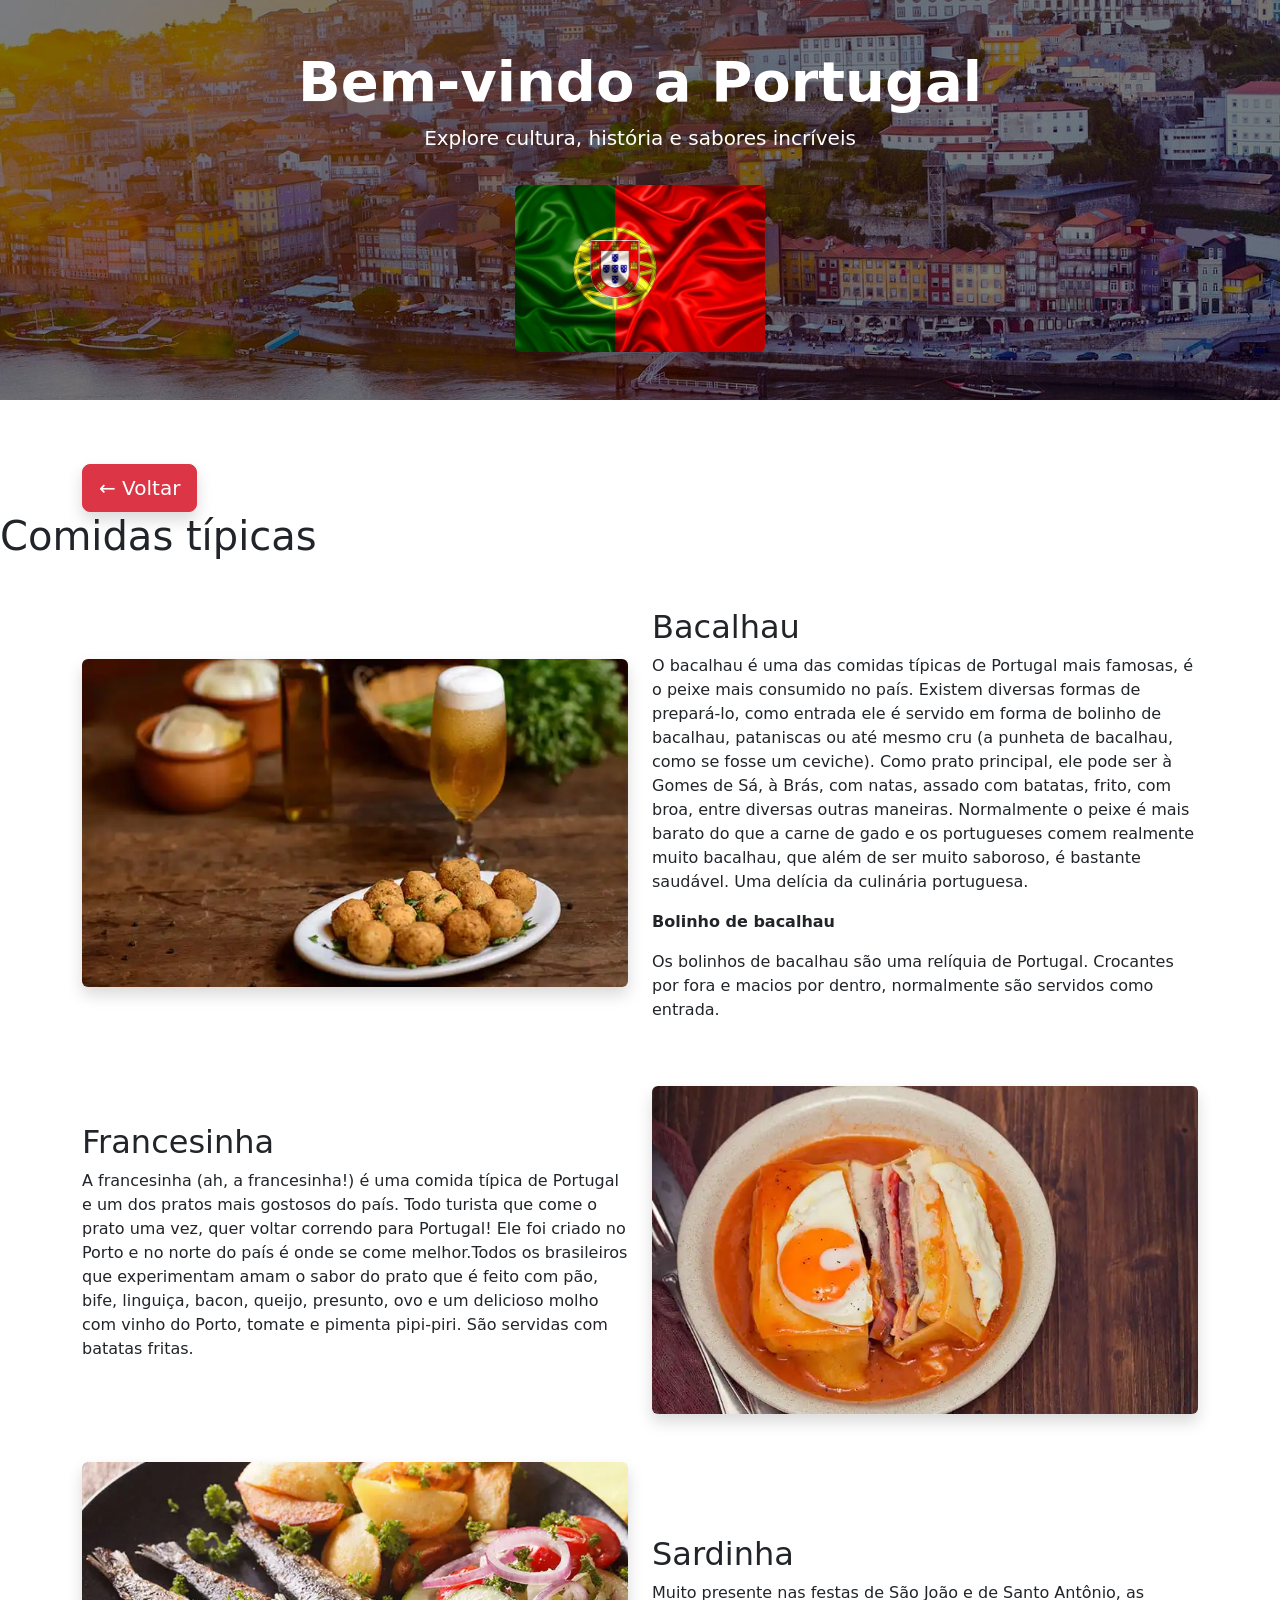
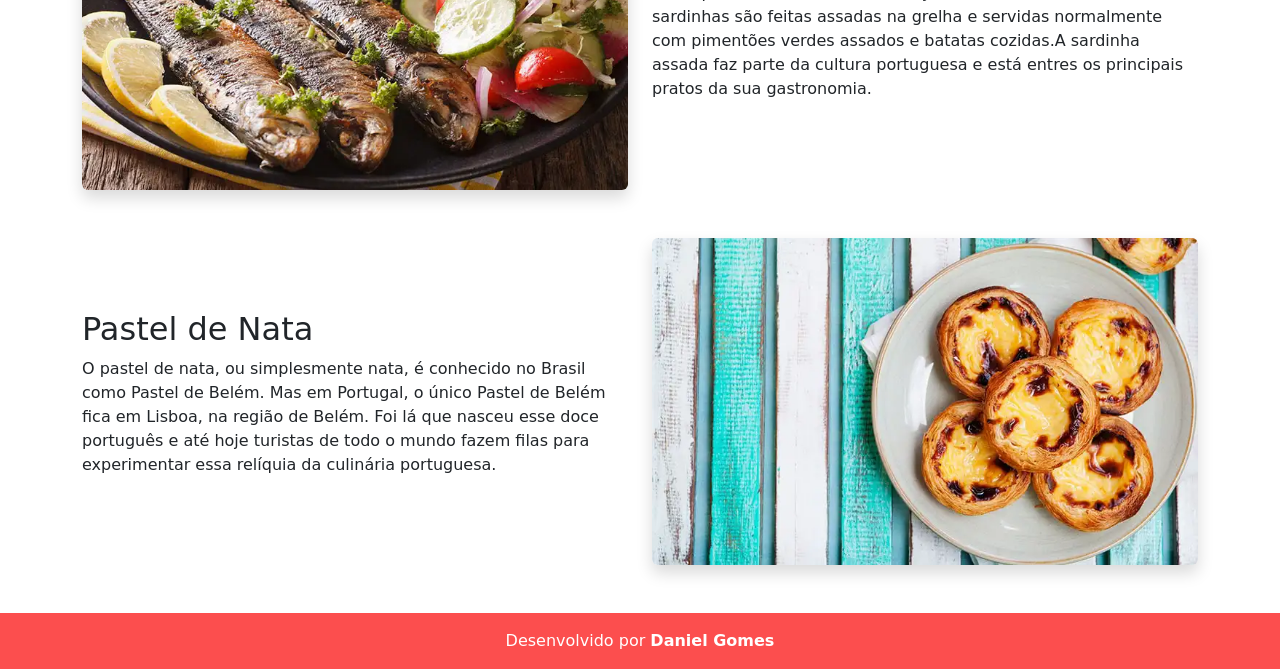
==== culinaria.html @ 22aa2f5f "Arquivo culinaria adicionado" ====
<!DOCTYPE html>
<html lang="pt-br">

<head>
  <meta charset="UTF-8">
  <meta http-equiv="X-UA-Compatible" content="IE=edge">
  <meta name="viewport" content="width=device-width, initial-scale=1.0">
  <link rel="stylesheet" href="estilo.css">
  <link href="https://cdn.jsdelivr.net/npm/bootstrap@5.3.3/dist/css/bootstrap.min.css" rel="stylesheet">
</head>

<body>
  <header class="text-white text-center d-flex align-items-center"
    style="height: 400px; background: url('imagens/fundo.jpg') center/cover no-repeat; position: relative;">


    <div style="position: absolute; top:0; left:0; width:100%; height:100%; background-color: rgba(0,0,0,0.5);"></div>

    <div class="container position-relative">
      <h1 class="display-4 fw-bold">Bem-vindo a Portugal</h1>
      <p class="lead">Explore cultura, história e sabores incríveis</p>

      <img src="imagens/bandeira-portugal.jpg" class="img-fluid mt-3 rounded shadow" style="max-width: 250px;"
        alt="Bandeira de Portugal">
    </div>

  </header>
  <main>
    <br><br>
    <div class="container mt-3">
      <button class="btn btn-danger btn-lg shadow" onclick="history.back()">
        ← Voltar
      </button>
    </div>
    <div class="titulo">
      <h1> Comidas típicas </h1>
    </div>
    <div class="container mt-5">

      <!-- BACALHAU -->
      <div class="row align-items-center mb-5">
        <div class="col-md-6">
          <img src="imagens/bacalhau.jpg" class="img-fluid rounded shadow" alt="">
        </div>
        <div class="col-md-6">
          <h2>Bacalhau</h2>
          <p>O bacalhau é uma das comidas típicas de Portugal mais famosas,
            é o peixe mais consumido no país. Existem diversas formas de
            prepará-lo, como entrada ele é servido em forma de bolinho de
            bacalhau, pataniscas ou até mesmo cru (a punheta de bacalhau,
            como se fosse um ceviche).
            Como prato principal, ele pode ser à Gomes de Sá, à Brás, com natas, assado
            com batatas, frito, com broa, entre diversas outras maneiras.
            Normalmente o peixe é mais barato do que a carne de gado e os portugueses
            comem realmente muito bacalhau, que além de ser muito saboroso, é bastante
            saudável. Uma delícia da culinária portuguesa.</p>
          <P><b>Bolinho de bacalhau</b></P>
          <p>Os bolinhos de bacalhau são uma relíquia de Portugal. Crocantes por fora
            e macios por dentro, normalmente são servidos como entrada.</p>
        </div>
      </div>

      <div class="row align-items-center mb-5 flex-md-row-reverse">
        <div class="col-md-6">
          <img src="imagens/francesinha.jpg" class="img-fluid rounded shadow" alt="">
        </div>
        <div class="col-md-6">
          <h2>Francesinha</h2>
          <p>A francesinha (ah, a francesinha!) é uma comida típica de Portugal e um dos
            pratos mais gostosos do país.
            Todo turista que come o prato uma vez, quer voltar correndo para Portugal! Ele
            foi criado no Porto e no norte do país é onde se come melhor.Todos os brasileiros que experimentam amam o
            sabor do prato que é feito com pão,
            bife, linguiça, bacon, queijo, presunto, ovo e um delicioso molho com vinho do
            Porto, tomate e pimenta pipi-piri. São servidas com batatas fritas.</p>
        </div>
      </div>

      <div class="row align-items-center mb-5">
        <div class="col-md-6">
          <img src="imagens/sardinha.jpg" class="img-fluid rounded shadow" alt="">
        </div>
        <div class="col-md-6">
          <h2>Sardinha</h2>
          <p>Muito presente nas festas de São João e de Santo Antônio,
            as sardinhas são feitas assadas na grelha e servidas
            normalmente com pimentões verdes assados e batatas cozidas.A sardinha assada faz parte da cultura portuguesa
            e está entres
            os principais pratos da sua gastronomia.</p>

        </div>
      </div>


      <div class="row align-items-center mb-5 flex-md-row-reverse">
        <div class="col-md-6">
          <img src="imagens/pastel.jpg" class="img-fluid rounded shadow" alt="">
        </div>
        <div class="col-md-6">
          <h2>Pastel de Nata</h2>
          <p>O pastel de nata, ou simplesmente nata, é conhecido no Brasil como Pastel de Belém.
            Mas em Portugal, o único Pastel de Belém fica em Lisboa, na região de Belém.
            Foi lá que nasceu esse doce português e até hoje turistas de todo o mundo fazem
            filas para experimentar essa relíquia da culinária portuguesa.</p>
        </div>
      </div>

    </div>

  </main>
  <footer class="text-white text-center py-3 mt-5" style="background-color:#fc4e4e;">
  <div class="container">
    <p class="mb-0">
      Desenvolvido por <strong>Daniel Gomes</strong>
    </p>
  </div>
</footer>
  <script src="https://cdn.jsdelivr.net/npm/bootstrap@5.3.3/dist/js/bootstrap.bundle.min.js"></script>
</body>

</html>
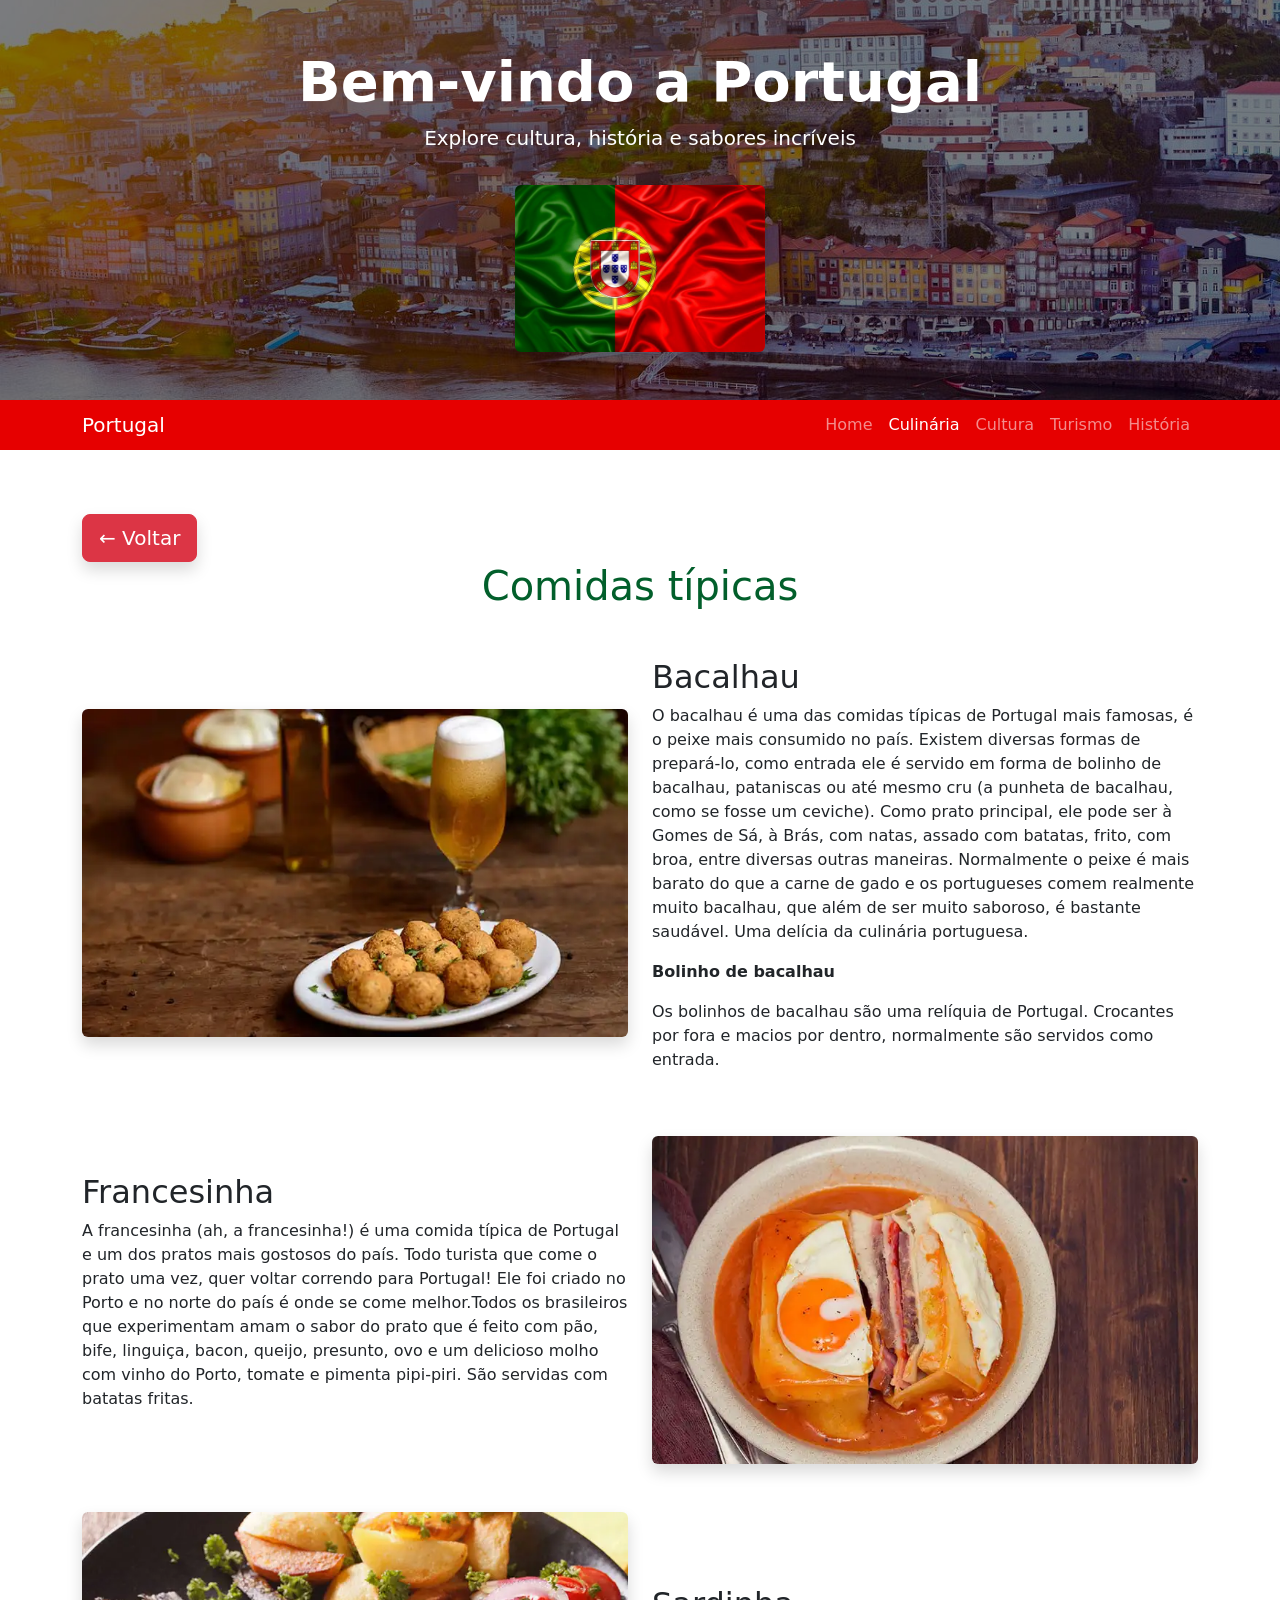
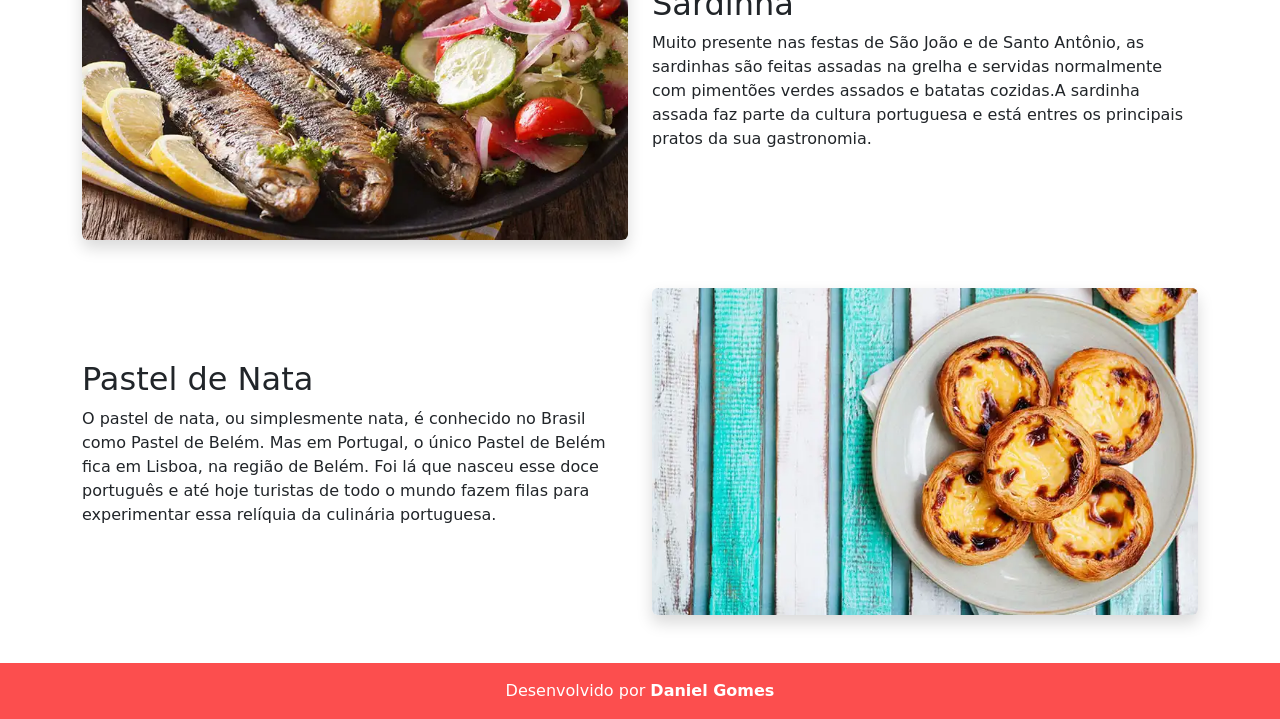
==== commit 54fdf5d7: "Adicionado a NavBar em todas as paginas html" ====
--- a/culinaria.html
+++ b/culinaria.html
@@ -25,6 +25,43 @@
     </div>
 
   </header>
+  <nav class="navbar navbar-expand-lg navbar-dark">
+  <div class="container">
+    
+    <a class="navbar-brand" href="#">Portugal</a>
+
+    <button class="navbar-toggler" type="button" data-bs-toggle="collapse" data-bs-target="#navbarNav">
+      <span class="navbar-toggler-icon"></span>
+    </button>
+
+    <div class="collapse navbar-collapse" id="navbarNav">
+      <ul class="navbar-nav ms-auto">
+
+        <li class="nav-item">
+          <a class="nav-link" href="index.html">Home</a>
+        </li>
+
+        <li class="nav-item">
+          <a class="nav-link active" href="culinaria.html">Culinária</a>
+        </li>
+
+        <li class="nav-item">
+          <a class="nav-link" href="cultura.html">Cultura</a>
+        </li>
+
+        <li class="nav-item">
+          <a class="nav-link" href="turismo.html">Turismo</a>
+        </li>
+
+        <li class="nav-item">
+          <a class="nav-link" href="informacoes.html">História</a>
+        </li>
+
+      </ul>
+    </div>
+
+  </div>
+</nav>
   <main>
     <br><br>
     <div class="container mt-3">
--- a/estilo.css
+++ b/estilo.css
@@ -0,0 +1,14 @@
+.titulo h1 {
+   color: #025f2b;
+   font-size: 40px;
+   text-align: center; 
+}
+
+nav {
+   background-color: rgb(230, 0, 0);
+   height: 50px;
+}
+
+footer {
+   background-color: rgb(230, 0, 0)
+}
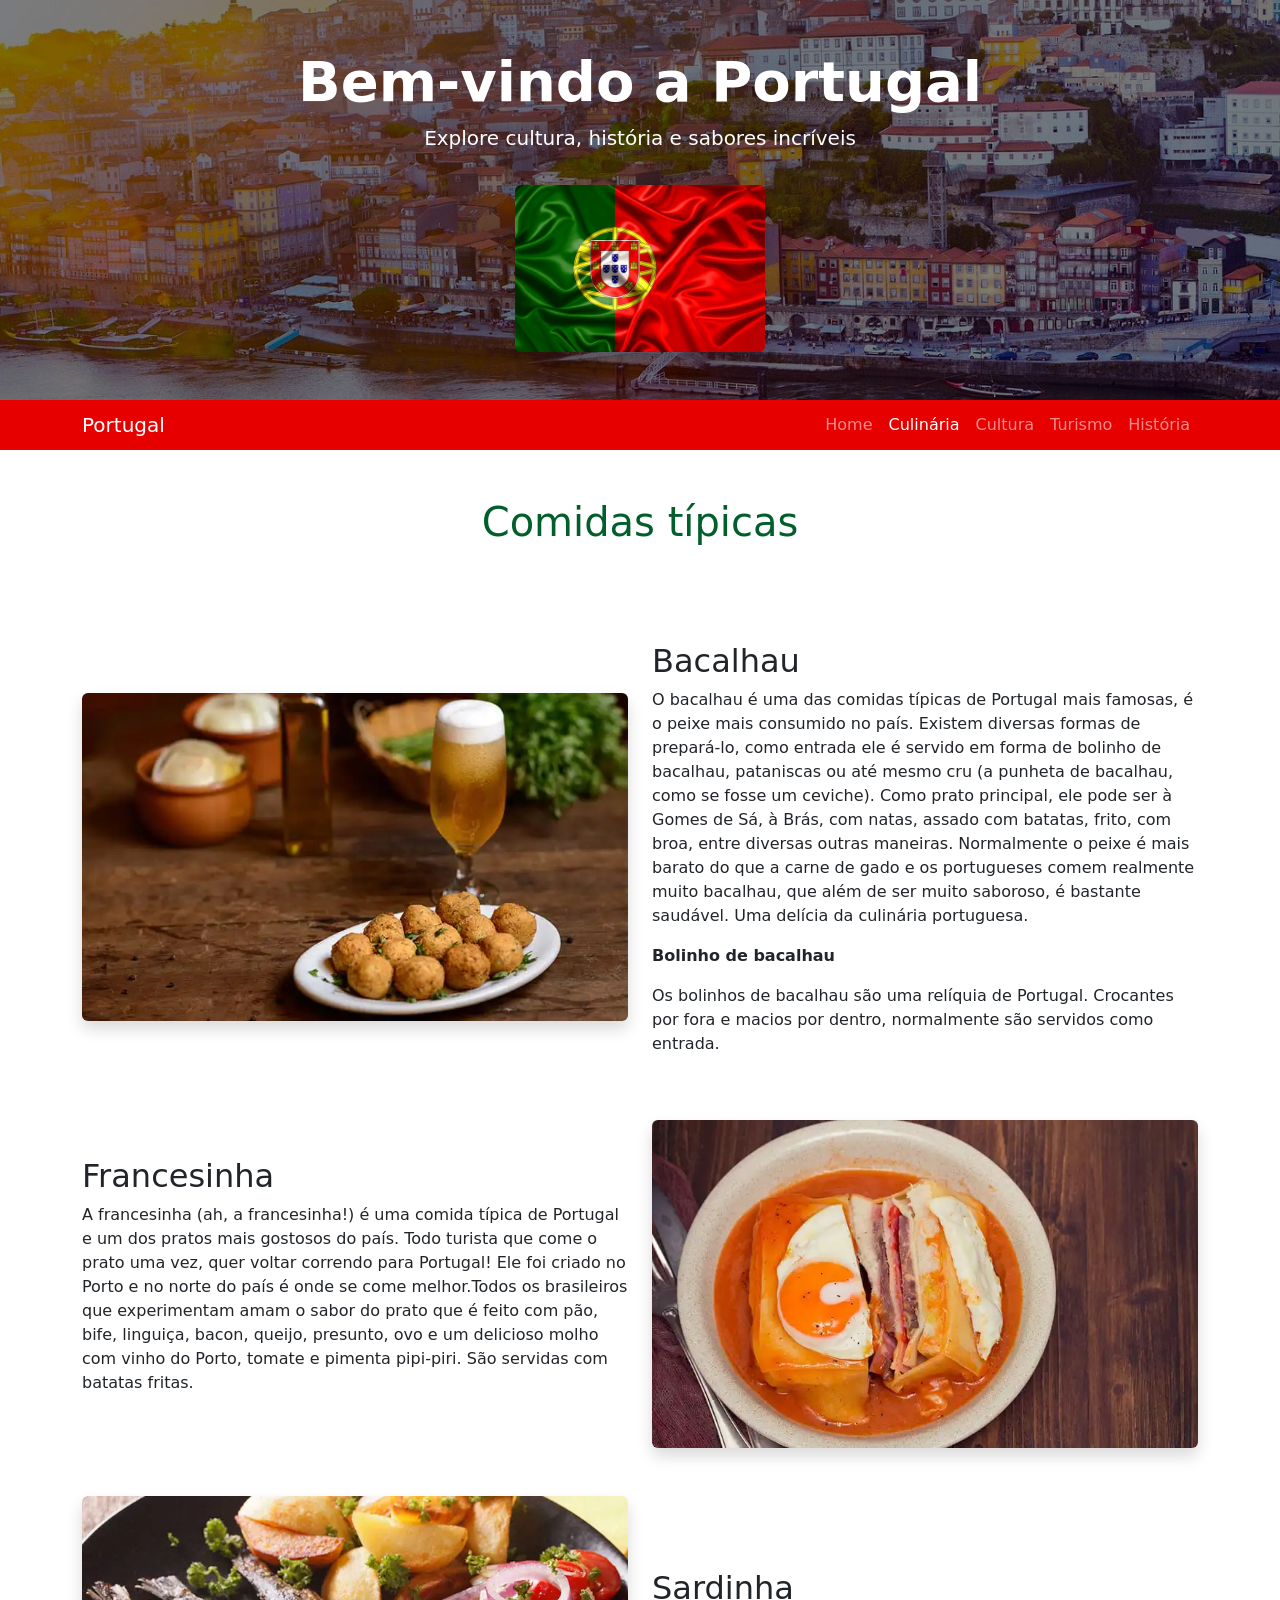
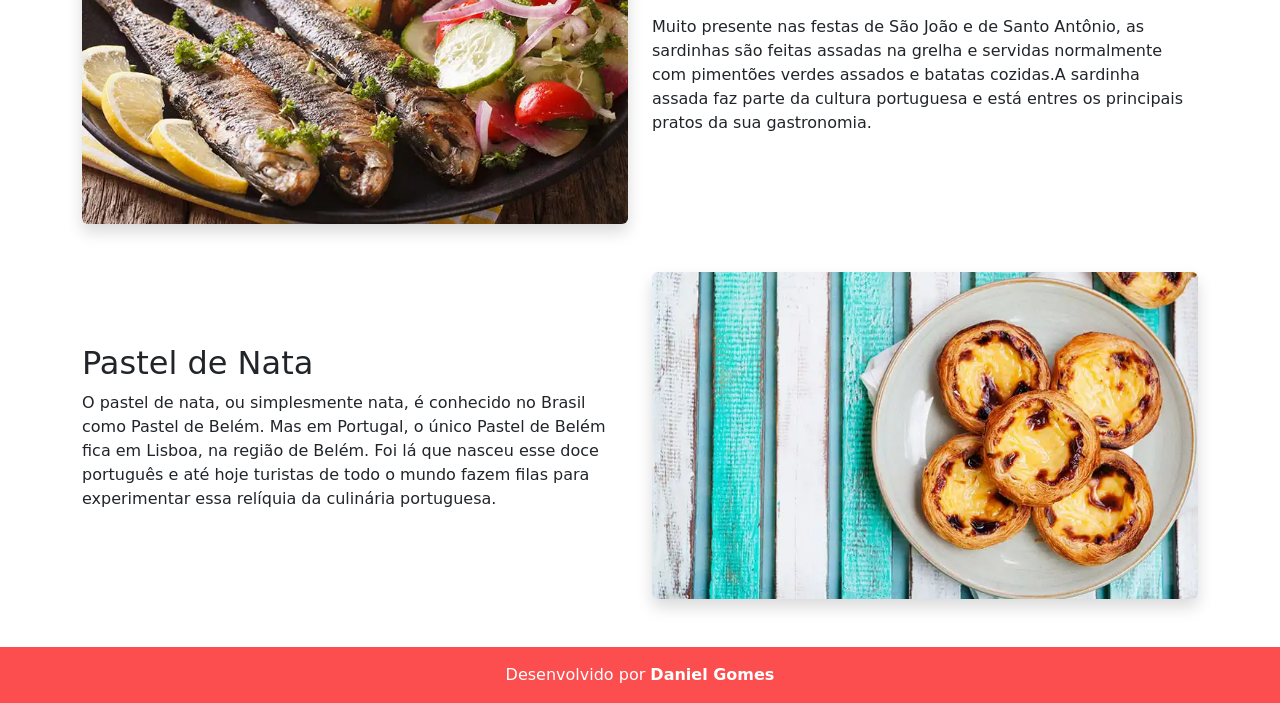
==== commit 31768410: "Retirei os botões voltar de todas as paginas" ====
--- a/culinaria.html
+++ b/culinaria.html
@@ -64,16 +64,11 @@
 </nav>
   <main>
     <br><br>
-    <div class="container mt-3">
-      <button class="btn btn-danger btn-lg shadow" onclick="history.back()">
-        ← Voltar
-      </button>
-    </div>
     <div class="titulo">
       <h1> Comidas típicas </h1>
     </div>
     <div class="container mt-5">
-
+<br><br>
       <!-- BACALHAU -->
       <div class="row align-items-center mb-5">
         <div class="col-md-6">
--- a/estilo.css
+++ b/estilo.css
@@ -8,7 +8,21 @@
    background-color: rgb(230, 0, 0);
    height: 50px;
 }
-
+.navbar-collapse {
+  background-color: rgb(230, 0, 0);
+}
 footer {
    background-color: rgb(230, 0, 0)
+}
+header {
+  position: relative;
+  z-index: 1;
+}
+
+.navbar {
+  position: relative;
+  z-index: 2;
+}
+.text-center {
+   color: #025f2b;
 }
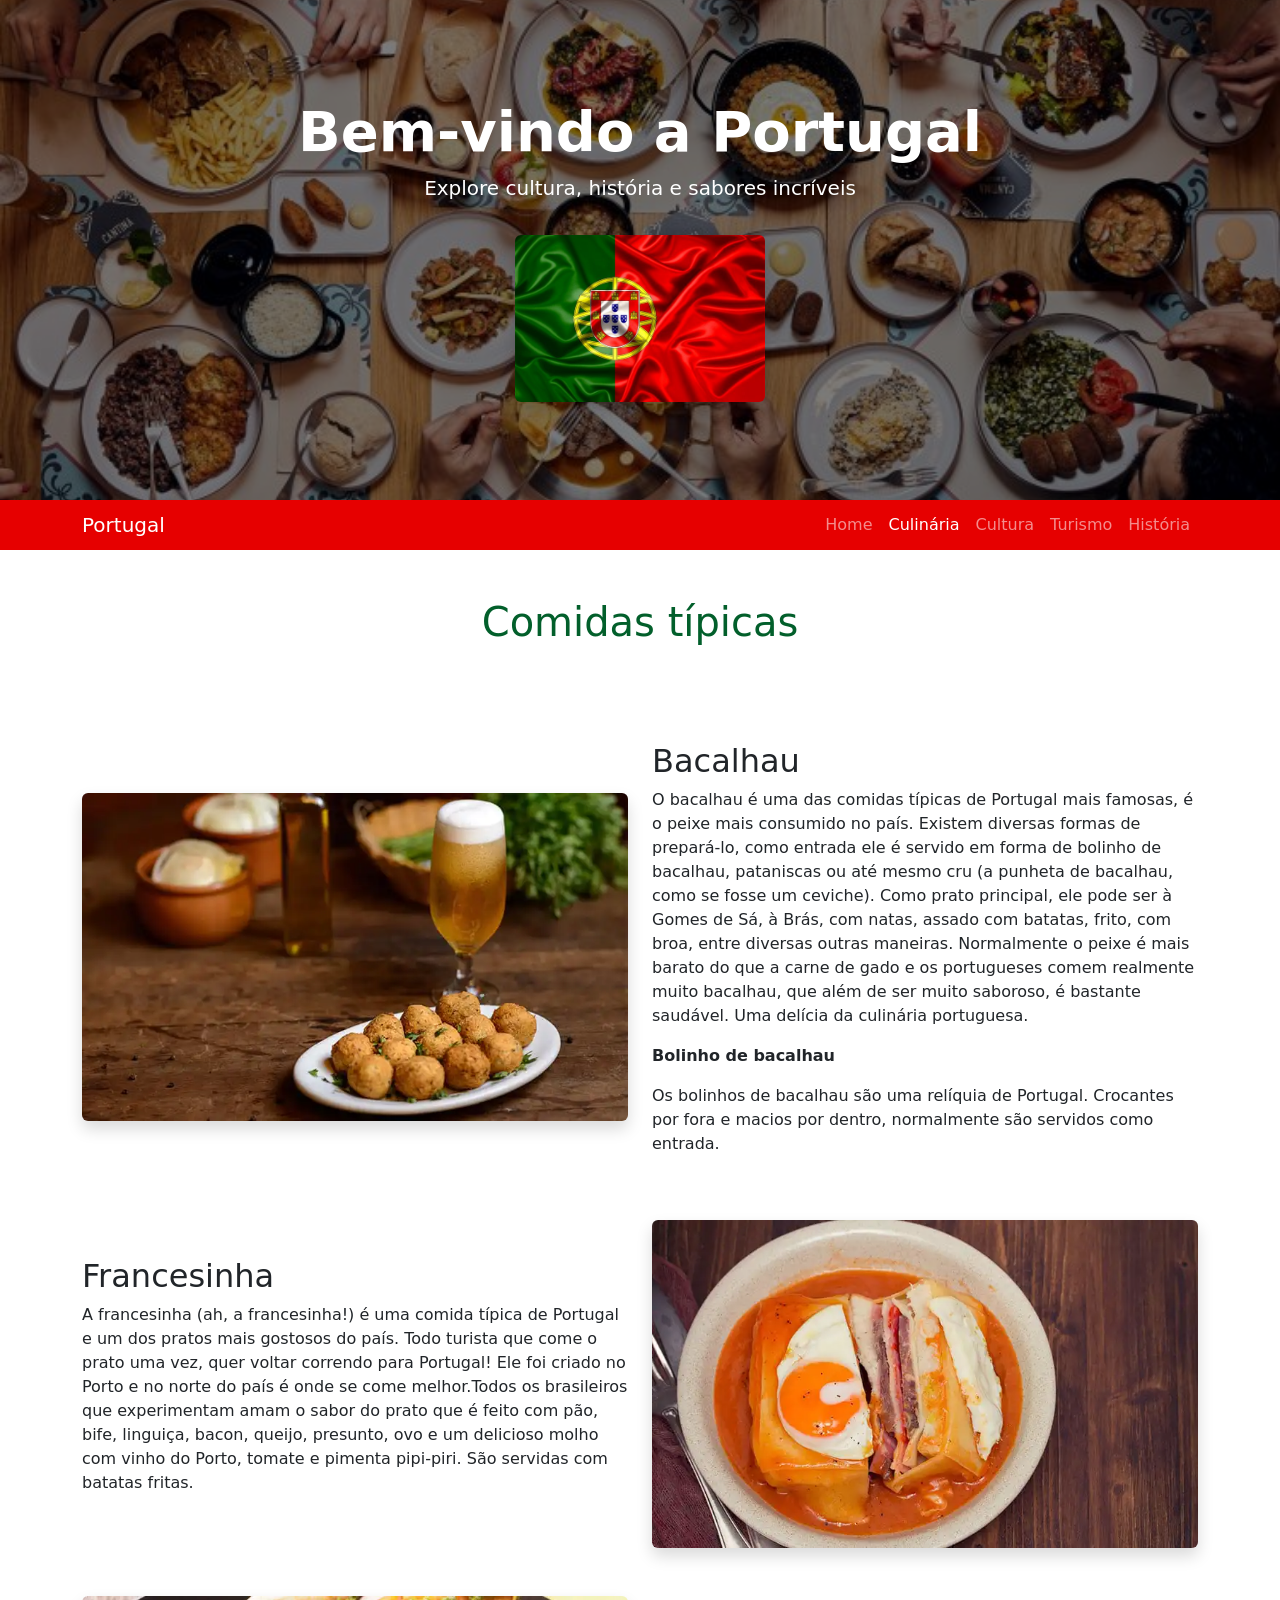
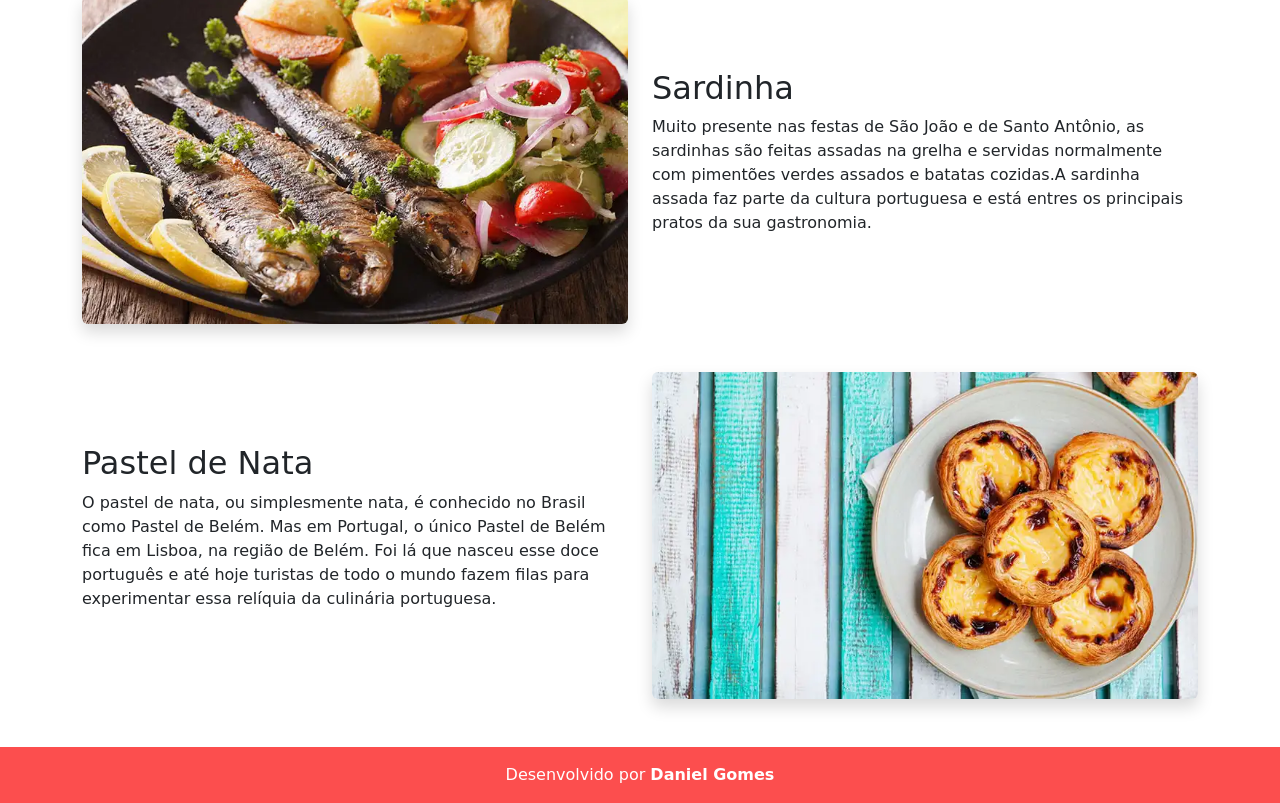
==== commit 0e660749: "Mudança de fotos dos banners e mudança no estilo.css" ====
--- a/culinaria.html
+++ b/culinaria.html
@@ -10,8 +10,8 @@
 </head>
 
 <body>
-  <header class="text-white text-center d-flex align-items-center"
-    style="height: 400px; background: url('imagens/fundo.jpg') center/cover no-repeat; position: relative;">
+  <header class="header-banner text-white text-center d-flex align-items-center"
+    style="background: url('imagens/mesacomidas.jpg') center/cover no-repeat;">
 
 
     <div style="position: absolute; top:0; left:0; width:100%; height:100%; background-color: rgba(0,0,0,0.5);"></div>
--- a/estilo.css
+++ b/estilo.css
@@ -25,4 +25,9 @@
 }
 .text-center {
    color: #025f2b;
+}
+.header-banner {
+   height: 500px; 
+   position: relative;
+   
 }
